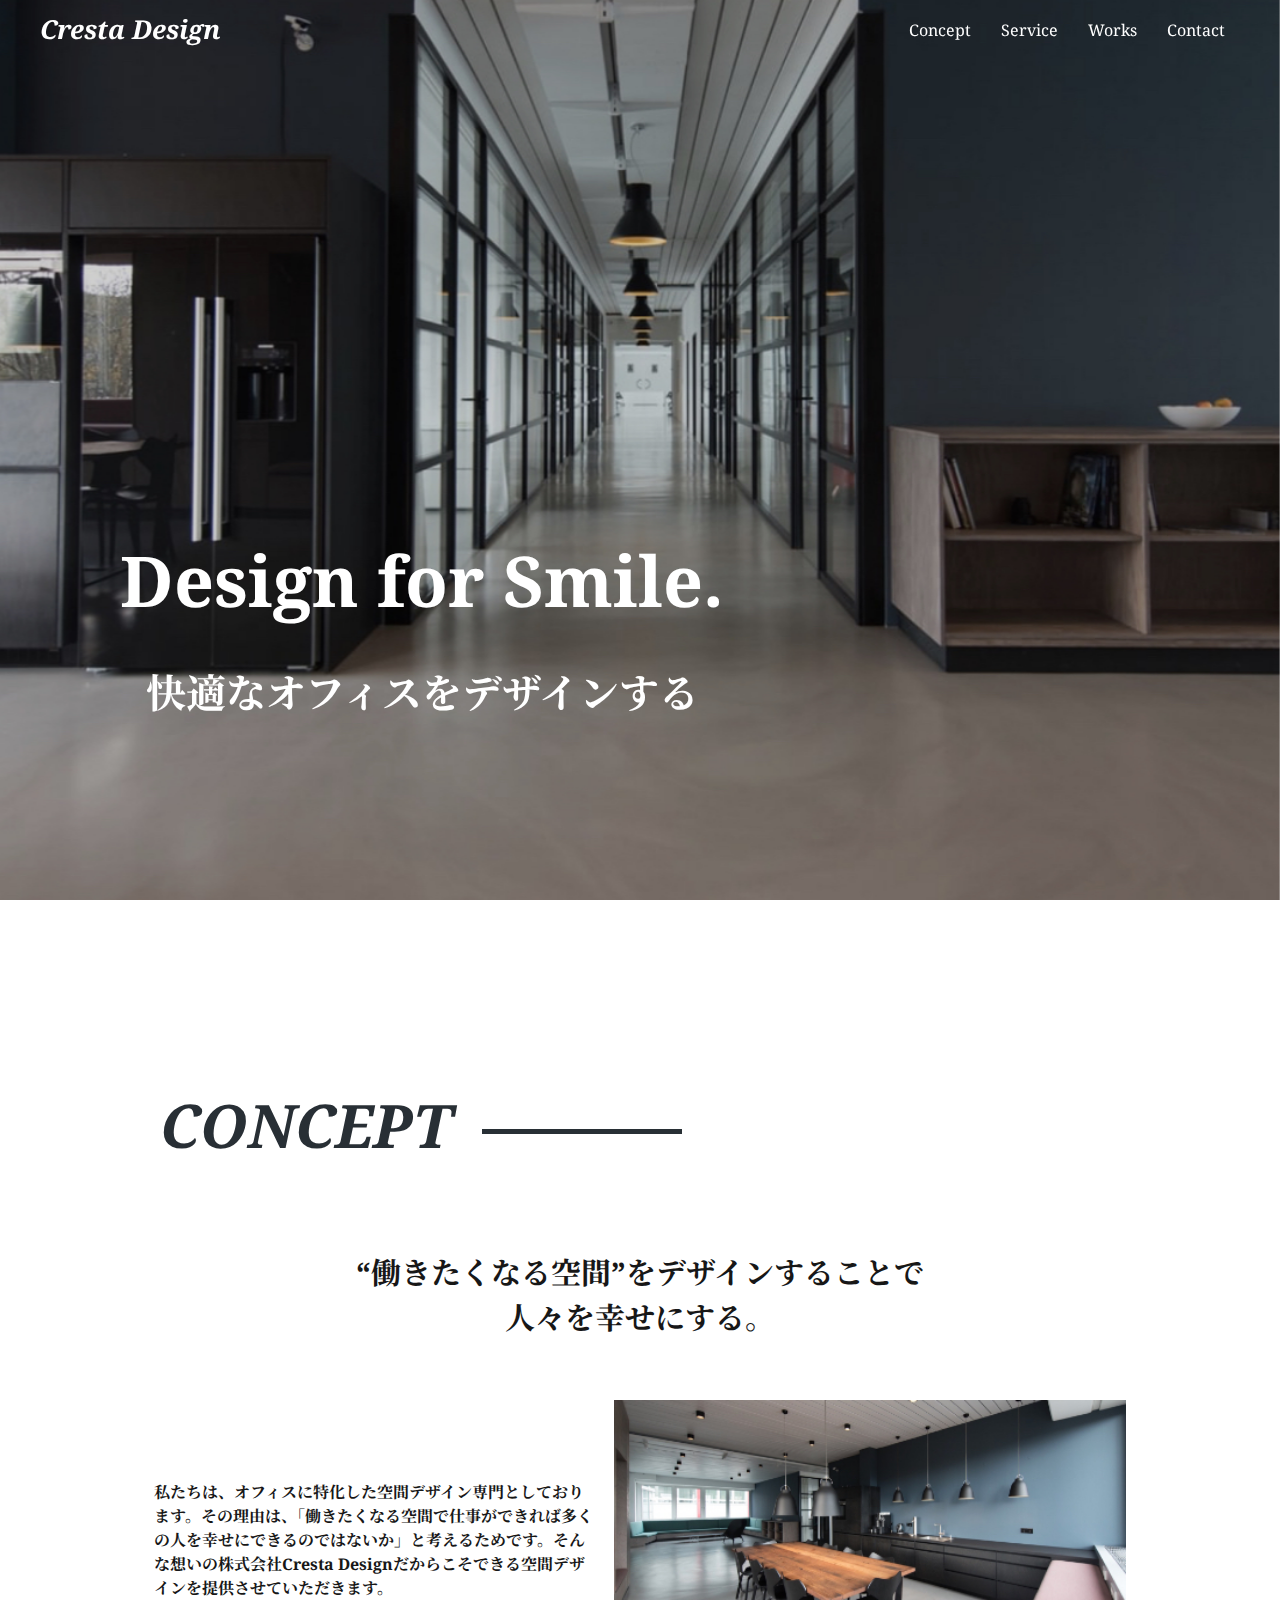
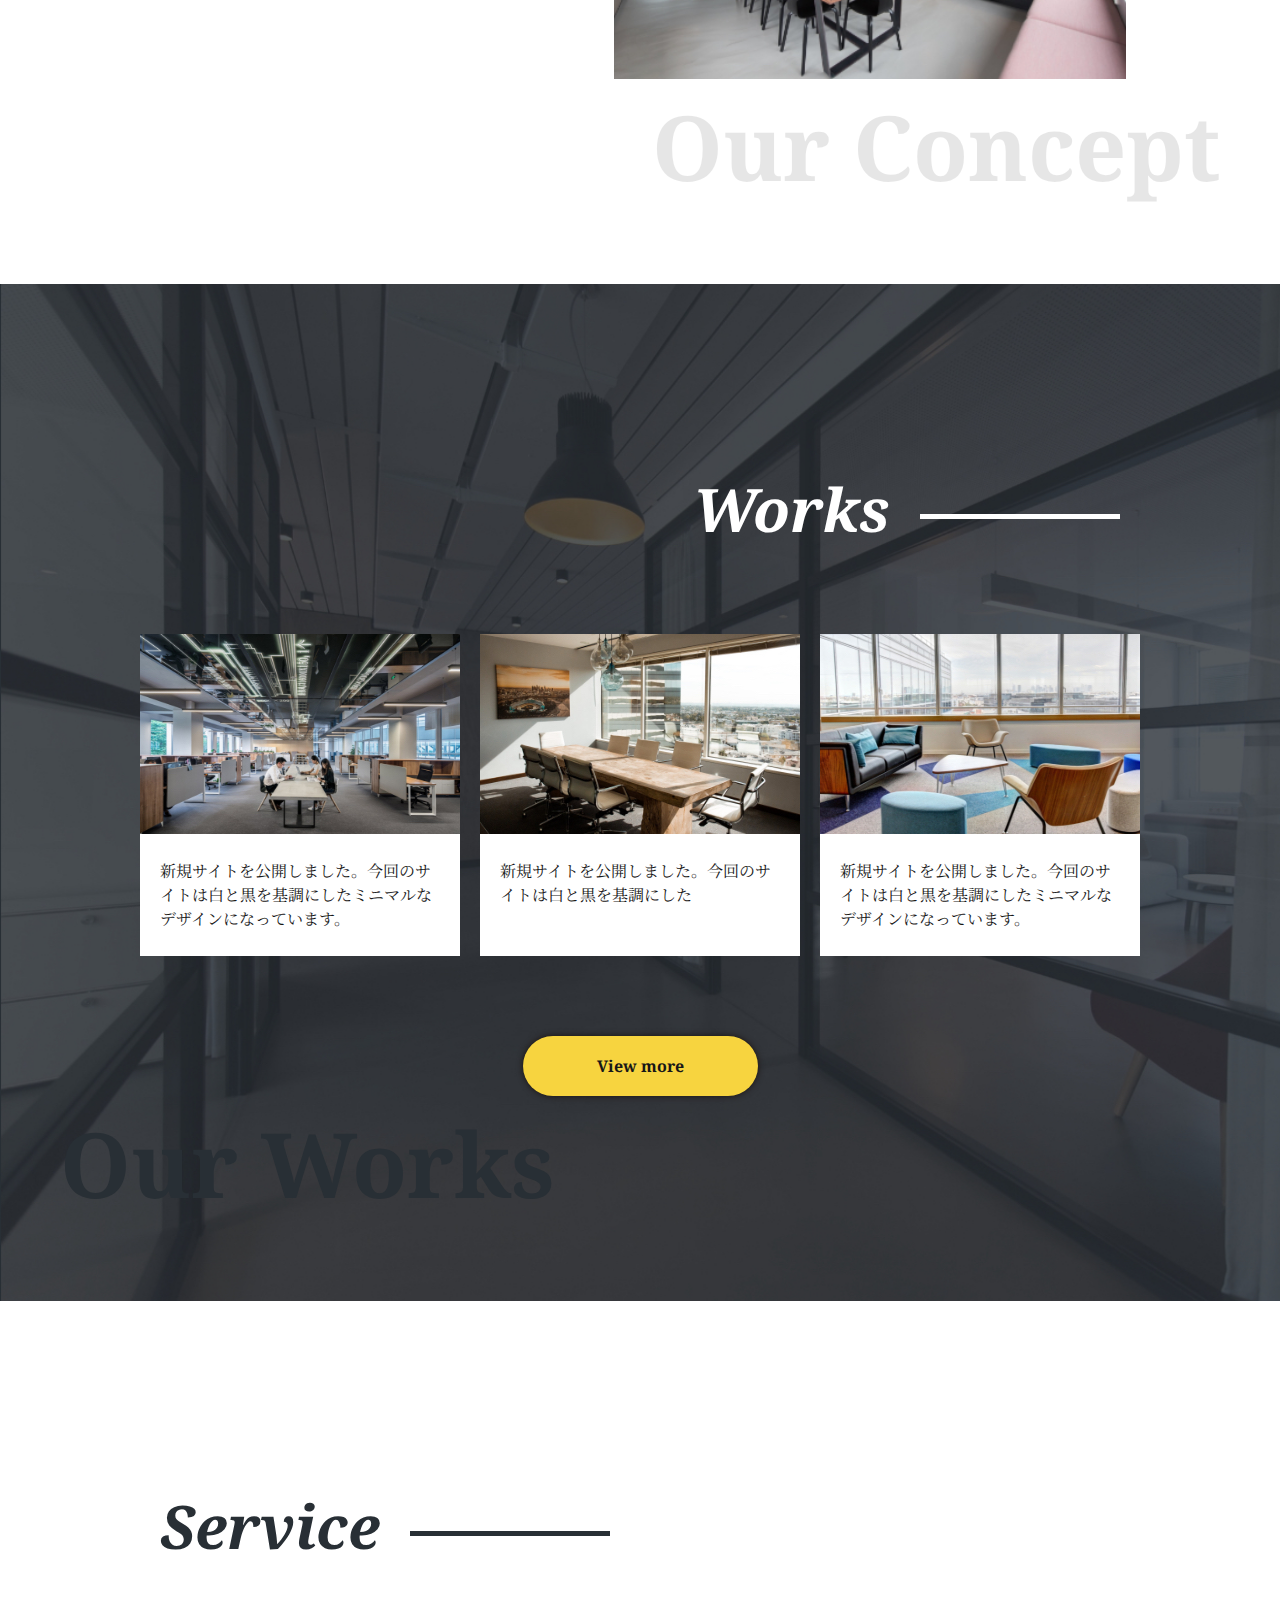
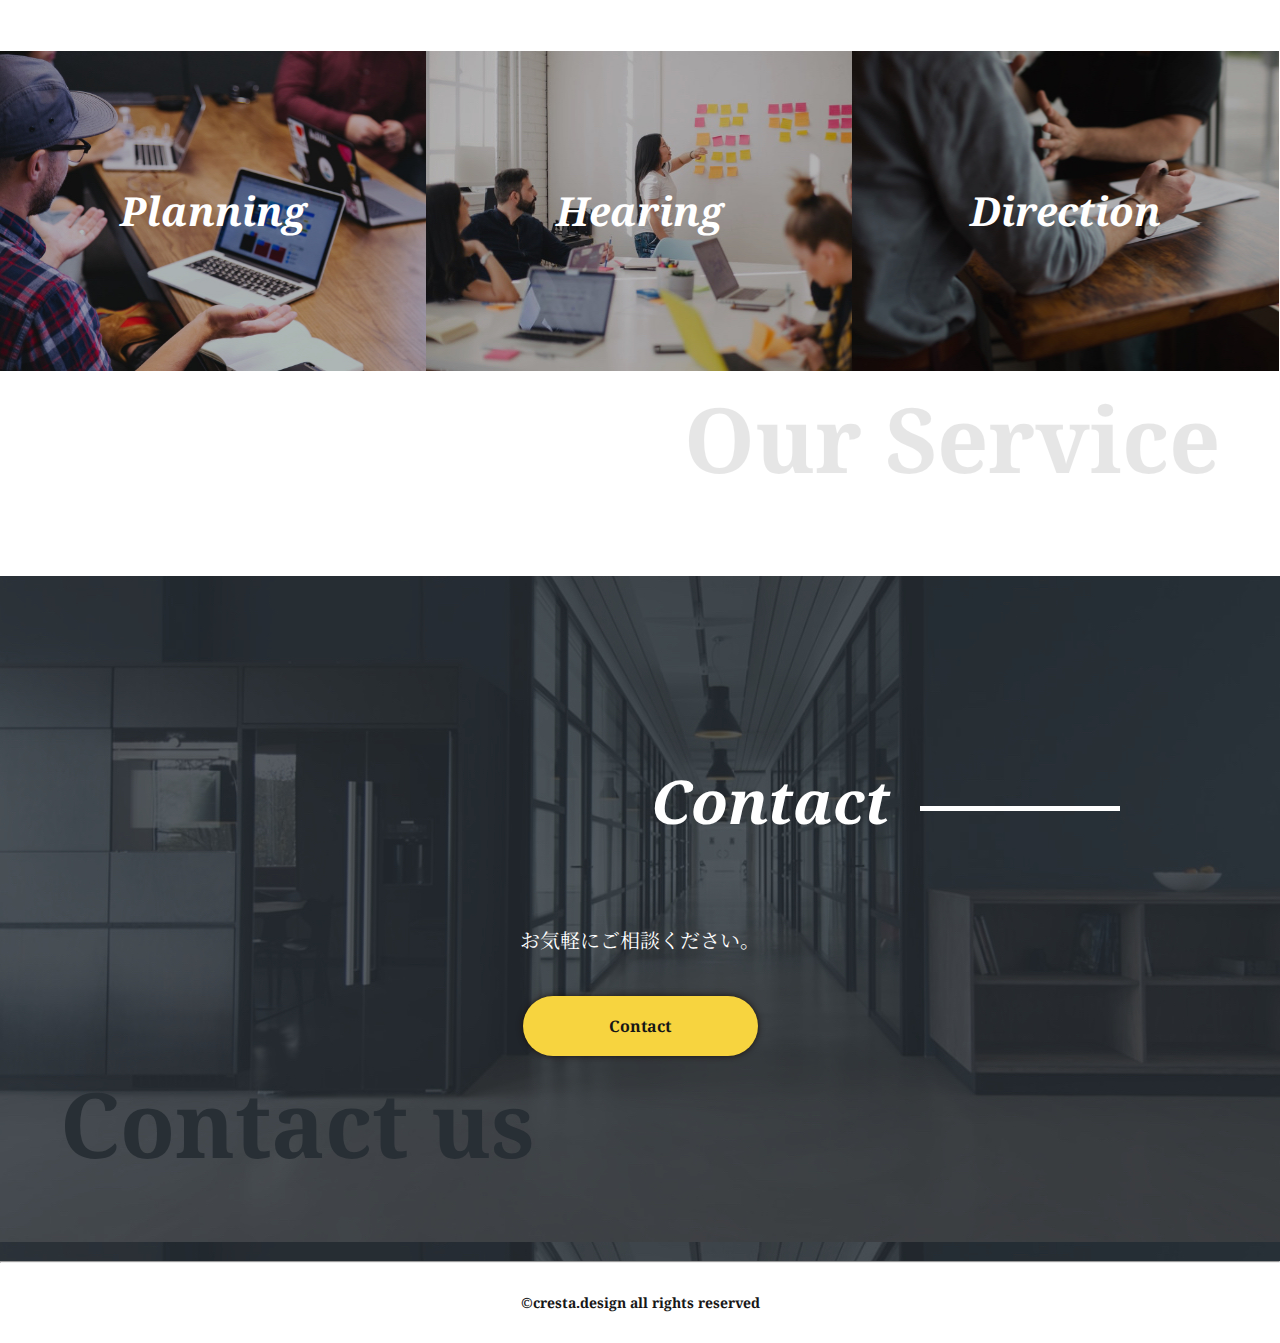
==== index.html @ 4ac05629 "first" ====
<!DOCTYPE html>
<html lang="ja">
<head>
  <meta charset="UTF-8">
  <meta http-equiv="X-UA-Compatible" item="IE=edge">
  <meta name="viewport" item="width=devitem_imgth, initial-scale=1">
  <meta name="robots" content="noindex , nofollow">
  <title>Cresta Design</title>
  <link rel="icon" type="image/ico" href="./imgs/favicon.ico">
  <!-- ----- swiperの ----- -->
  <link rel="stylesheet" href="https://cdn.jsdelivr.net/npm/swiper@8/swiper-bundle.min.css"/>
  <link rel="stylesheet" type="text/css" href="./css/reset.css">
  <link rel="stylesheet" type="text/css" href="./css/style.css">
  <link rel="preconnect" href="https://fonts.googleapis.com">
  <link rel="preconnect" href="https://fonts.gstatic.com" crossorigin>
  <link href="https://fonts.googleapis.com/css2?family=Noto+Serif&family=Noto+Serif+JP:wght@400;700&display=swap" rel="stylesheet">
  <script type="text/javascript" language="javascript" src="./js/jquery-3.7.0.min.js" defer></script>
  <script src="https://cdn.jsdelivr.net/npm/swiper@8/swiper-bundle.min.js" defer></script>
  <script type="text/javascript" language="javascript" src="./js/script.js" defer></script>
</head>
<body>
  <header class="header">
    <div class="header_wrap">

      <div class="header_left">
        <h1 class="logo"><a href="#">Cresta Design</a></h1>
      </div>
      <div class="header_menu">
        <nav class="nav">
          <ul class="nav_ul">
            <li class="nav_li"><a href="#concept">Concept</a></li>
            <li class="nav_li"><a href="#service">Service</a></li>
            <li class="nav_li"><a href="#works">Works</a></li>
            <li class="nav_li"><a href="#contact">Contact</a></li>
          </ul>
        </nav>
      </div>
      <div class="header_right">
        <!-- ハンバーガーボタン -->
        <div class="open_btn"><span></span><span></span><span></span>
        </div>
      </div>
    </div>
  </header>

    <main>
      <section class="swiper"><!-- クラス名任意--- -->
        <div class="swiper-wrapper"><!--←と↓のクラス名はこれじゃないとダメ -->
          <img class="swiper-slide" src="imgs/fv-bgi_01@2x.jpg" alt="">
          <img class="swiper-slide" src="imgs/fv-bgi_02@2x.jpg" alt="">
          <img class="swiper-slide" src="imgs/fv-bgi_03@2x.jpg" alt="">
        </div>
        <div class="catch">
          <p class="catch_copy">Design for Smile.</p>
          <p class="catch_text">快適なオフィスをデザインする</p>
        </div>
      </section>

      <section class="concept" id="concept">
          <h2 class="section_title">CONCEPT</h2>
        <p class="concept_copy">
          “働きたくなる空間”をデザインすることで<br>
          人々を幸せにする。
        </p>
        <div class="concept_wrap">
          <div class="concept_text">
            私たちは、オフィスに特化した空間デザイン専門としております。その理由は、「働きたくなる空間で仕事ができれば多くの人を幸せにできるのではないか」と考えるためです。そんな想いの株式会社<span>Cresta Design</span>だからこそできる空間デザインを提供させていただきます。
          </div>
          <div class="concept_img">
            <img src="imgs/concept-image@2x.jpg" alt="">
          </div>
        </div>
        <p class="section_subtitle sub_right">
          Our Concept
        </p>

      </section>

      <section class="works" id="works">
          <h2 class="section_title title_right">Works</h2>
          <div class="works_contents">
            <div class="works_content">
              <div class="content_img"><img src="imgs/card-img01@2x.jpg" alt="works"></div>
              <p class="content_text">
                新規サイトを公開しました。今回のサイトは白と黒を基調にしたミニマルなデザインになっています。
              </p>
            </div>
            <div class="works_content">
              <div class="content_img"><img src="imgs/card-img02@2x.jpg" alt="works"></div>
              <p class="content_text">
                新規サイトを公開しました。今回のサイトは白と黒を基調にした
              </p>
            </div>
            <div class="works_content">
              <div class="content_img"><img src="imgs/card-img03@2x.jpg" alt="works"></div>
              <p class="content_text">
                新規サイトを公開しました。今回のサイトは白と黒を基調にしたミニマルなデザインになっています。
              </p>
            </div>
          </div>
          <a href="" class="a_btn">View more</a>
          <p class="section_subtitle sub_left">
            Our Works
          </p>
      </section>

      <section class="service" id="service">
        <h2 class="section_title">Service</h2>
        <ul class="service_items">
          <li class="service_item"><a href="#!">Planning</a></li>
          <li class="service_item"><a href="#!">Hearing</a></li>
          <li class="service_item"><a href="#!">Direction</a></li>
        </ul>
        <p class="section_subtitle sub_right">Our Service</p>
      </section>

      <section class="contact" id="contact">
        <h2 class="section_title title_right">Contact</h2>
        <div class="container">
          <p class="contact_text">お気軽にご相談ください。</p>
          <a href="contact.html" class="a_btn">Contact</a>
        </div>
        <p class="section_subtitle">Contact us</p>
      </section>
      
    
    </main>
    
    <hr>
    <footer class="footer">
      <div class="footer_copy">
        <span>&copy;cresta.design all rights reserved</span>
      </div>
    </footer>
</body>
</html>
---- css/style.css ----
@charset "UTF-8";
/*
Theme Name:Tomomi-01
Author: Office Niko
Version 1.0.1
*/
/*--------------------
Base
----------------------*/
/*example nav's background-color*/
/*example button's background-dolor*/
/*example button's font color*/
/*example button's point color*/
/* m = mobile */
/* t = tablet */
/* media mixin */
/* ＰＣファースト 指定以下に適用 */
/* モバイルファースト */
*, *::before, *::after {
  box-sizing: border-box;
  margin: 0;
  padding: 0;
}

body {
  scroll-behavior: smooth;
  margin: 0 auto;
  padding: 0;
  font-family: "Noto Serif", "Noto Serif JP", serif;
  color: #171717;
}

a {
  text-decoration: none;
  color: #171717;
}

li {
  list-style: none;
  list-style-position: inside;
}

img {
  max-width: 100%;
  vertical-align: bottom;
}

h1, h2, h3, h4, h5, h6 {
  text-align: center;
}

/*--------------------
共通設定
----------------------*/
section {
  padding: 100px 0 70px;
}

.section_title {
  max-width: 1000px;
  text-align: left;
  margin: 80px auto;
  padding: 0 20px;
  color: #282F35;
  font-size: 60px;
  font-style: italic;
}
.section_title::after {
  content: "";
  width: 200px;
  height: 5px;
  background-color: #282F35;
  display: inline-block;
  vertical-align: middle;
  margin-left: 30px;
}
.section_title.title_right {
  text-align: right;
  color: #ffffff;
}
.section_title.title_right::after {
  background-color: #ffffff;
}

.section_subtitle {
  margin: 0 auto;
  max-width: 1200px;
  font-size: 90px;
  font-weight: bold;
  color: #282F35;
  padding: 0 20px;
}
.section_subtitle.sub_right {
  text-align: right;
  color: #171717;
  opacity: 0.1;
}

.a_btn {
  display: block;
  margin: 0 auto;
  width: 235px;
  line-height: 60px;
  background-color: #F7D43F;
  box-shadow: 0 0 6px #1b1310;
  border-radius: 30px;
  text-align: center;
  font-size: 16px;
  font-weight: bold;
  transition: 0.3s;
}
.a_btn:hover {
  opacity: 0.7;
}

/*--------------------
ヘッダー
----------------------*/
.header {
  position: absolute;
  top: 0;
  left: 50%;
  transform: translateX(-50%);
  padding: 10px 20px;
  width: 100%;
  z-index: 10;
  transition: 0.3s;
}
.header.fixed {
  position: fixed;
  background-color: #282F35;
  padding: 30px;
  width: 100%;
}
.header .header_wrap {
  margin: 0 auto;
  max-width: 1200px;
  display: flex;
  align-items: center;
  justify-content: space-between;
}
.header .header_wrap .header_left h1 {
  font-size: 26px;
  font-weight: bold;
  font-style: italic;
}
.header .header_wrap .header_left h1 a {
  color: #ffffff;
}
.header .header_wrap .header_menu {
  transition: 0.3s;
}
.header .header_wrap .header_menu nav {
  transition: 1s;
}
.header .header_wrap .header_menu nav ul {
  display: flex;
  justify-content: center;
  align-items: center;
}
.header .header_wrap .header_menu nav ul li {
  text-align: center;
  padding: 0 15px;
}
.header .header_wrap .header_menu nav ul a {
  color: #ffffff;
  display: block;
  width: 100%;
}
.header .header_wrap .header_right {
  display: none;
  z-index: 30;
  /*ハンバーガーボタン*/
  /*ボタン内側*/
  /*activeクラスが付与されると線が回転して×になり、Menu⇒Closeに変更*/
}
.header .header_wrap .header_right .open_btn {
  position: relative; /*ボタン内側の基点となるためrelativeを指定*/
  color: #ffffff;
  cursor: pointer;
  width: 50px;
  height: 50px;
  border-radius: 5px;
  margin-right: 2vw;
  z-index: 30;
}
.header .header_wrap .header_right .open_btn span {
  display: inline-block;
  transition: all 0.4s; /*アニメーションの設定*/
  position: absolute;
  left: 14px;
  height: 2px;
  border-radius: 5px;
  background: #ffffff;
  width: 45%;
}
.header .header_wrap .header_right .open_btn span:nth-of-type(1) {
  top: 13px;
}
.header .header_wrap .header_right .open_btn span:nth-of-type(2) {
  top: 19px;
}
.header .header_wrap .header_right .open_btn span:nth-of-type(3) {
  top: 25px;
}
.header .header_wrap .header_right .open_btn span:nth-of-type(3)::after {
  content: "Menu"; /*3つ目の要素のafterにMenu表示を指定*/
  position: absolute;
  top: 5px;
  left: -2px;
  color: #ffffff;
  font-size: 0.6rem;
  text-transform: uppercase;
}
.header .header_wrap .header_right .open_btn.active span:nth-of-type(1) {
  top: 14px;
  left: 18px;
  transform: translateY(6px) rotate(-45deg);
  width: 30%;
}
.header .header_wrap .header_right .open_btn.active span:nth-of-type(2) {
  opacity: 0;
}
.header .header_wrap .header_right .open_btn.active span:nth-of-type(3) {
  top: 26px;
  left: 18px;
  transform: translateY(-6px) rotate(45deg);
  width: 30%;
}
.header .header_wrap .header_right .open_btn.active span:nth-of-type(3)::after {
  content: "Close"; /*3つ目の要素のafterにClose表示を指定*/
  transform: translateY(0) rotate(-45deg);
  top: 5px;
  left: 4px;
}

main {
  /*--------------------
  concept
  ----------------------*/
  /*--------------------
  works
  ----------------------*/
  /*--------------------
  service
  ----------------------*/
  /*--------------------
  contact
  ----------------------*/
  /*--------------------
  contact page
  ----------------------*/
  /*fv*/
  /*form*/
}
main .swiper {
  position: relative;
  height: 100vh;
  min-height: 550px;
}
main .swiper .swiper-wrapper .swiper-slide {
  height: 100hv;
  min-height: 100%;
  object-fit: cover;
}
main .swiper .catch {
  position: absolute;
  left: 120px;
  bottom: 177px;
  color: #ffffff;
  z-index: 5;
}
main .swiper .catch .catch_copy {
  margin-bottom: 30px;
  font-size: 70px;
  font-weight: bold;
}
main .swiper .catch .catch_text {
  font-size: 40px;
  font-weight: bold;
  text-align: center;
}
main .concept .concept_copy {
  margin-bottom: 60px;
  font-size: 30px;
  font-weight: bold;
  text-align: center;
}
main .concept .concept_wrap {
  display: flex;
  align-items: center;
  justify-content: center;
}
main .concept .concept_wrap .concept_text {
  max-width: 440px;
  font-weight: bold;
}
main .concept .concept_wrap .concept_img {
  width: 40%;
  margin-left: 20px;
}
main .concept .concept_wrap .concept_img img {
  width: 100%;
  height: 100%;
  object-fit: cover;
}
main .works {
  background-image: url(../imgs/works-bgi@2x.jpg);
  background-repeat: no-repeat;
  background-size: cover;
}
main .works .works_contents {
  margin-bottom: 80px;
  display: flex;
  justify-content: center;
  gap: 20px;
}
main .works .works_contents .works_content {
  background-color: #ffffff;
  width: 25%;
}
main .works .works_contents .works_content .content_img {
  width: 100%;
}
main .works .works_contents .works_content .content_img img {
  width: 100%;
  height: 100%;
  object-fit: cover;
}
main .works .works_contents .works_content .content_text {
  padding: 25px 20px;
}
main .service .service_items {
  display: flex;
}
main .service .service_items .service_item {
  width: 33.3%;
}
main .service .service_items .service_item:nth-child(1) {
  background-image: url(../imgs/service-img01@2x.jpg);
}
main .service .service_items .service_item:nth-child(2) {
  background-image: url(../imgs/service-img02@2x.jpg);
}
main .service .service_items .service_item:nth-child(3) {
  background-image: url(../imgs/sevice-img03@2x.jpg);
}
main .service .service_items .service_item a {
  display: block;
  width: 100%;
  line-height: 320px;
  text-align: center;
  font-size: 40px;
  font-weight: bold;
  font-style: italic;
  color: #ffffff;
  transition: 0.3s;
}
main .service .service_items .service_item a:hover {
  background-color: rgba(0, 0, 0, 0.6);
  opacity: 0.7;
}
main .contact {
  background-image: url(../imgs/contact-bgi@2x.jpg);
}
main .contact .container .contact_text {
  margin-bottom: 40px;
  text-align: center;
  font-size: 20px;
  color: #ffffff;
}
main .contact_page_fv {
  background-image: url(../imgs/contact-page-bgi@2x.jpg);
  background-repeat: no-repeat;
  background-size: cover;
}
main .contact_page_fv .contact_page_fv_text {
  margin: 186px auto;
  font-size: 60px;
  font-weight: bold;
  font-style: italic;
  color: #ffffff;
  text-align: center;
}
main .contact_page_form {
  padding: 100px 0 80px;
}
main .contact_page_form .form-list {
  max-width: 700px;
  margin: 0 auto;
  margin-bottom: 80px;
}
main .contact_page_form .form-list .form-item {
  margin-bottom: 25px;
}
main .contact_page_form .form-list .form-item:last-of-type {
  margin-bottom: 0;
}
main .contact_page_form .form-list .form-item .form-label {
  display: block;
  margin-bottom: 5px;
  font-weight: bold;
}
main .contact_page_form .form-list .form-item .checkbox-list {
  display: flex;
}
main .contact_page_form .form-list .form-item .checkbox-list .checkbox-item {
  width: auto;
  margin-right: 20px;
}
main .contact_page_form .form-list .form-item .checkbox-list .checkbox-item .checkbox, main .contact_page_form .form-list .form-item .checkbox-list .checkbox-item label {
  display: inline;
  cursor: pointer;
}
main .contact_page_form .form-list .form-item input, main .contact_page_form .form-list .form-item textarea {
  border: 1px solid #141414;
  width: 100%;
}
main .contact_page_form .form-list .form-item .textarea {
  height: 171px;
}
main .contact_page_form .submit_btn {
  cursor: pointer;
}

/*--------------------
footer
----------------------*/
.footer .footer_copy {
  height: 80px;
  text-align: center;
  line-height: 80px;
  font-size: 14px;
  font-weight: bold;
}

/*--------------------
メディアクエリ
----------------------*/
@media screen and (max-width: 768px) {
  /*共通設定*/
  .section_title {
    padding: 0 4vw;
    margin-bottom: 50px;
    font-size: 30px;
  }
  .section_title::after {
    width: 120px;
  }
  .section_subtitle {
    padding: 0 4vw;
    font-size: 40px;
  }
  a_btn {
    margin-bottom: 40px;
  }
  /* header */
  .header .header_wrap .header_menu {
    display: none;
    position: fixed;
    top: 0;
    right: -100%;
    z-index: 20;
    width: 100%;
    height: 100vh;
    background-color: #282F35;
    transition: 1s;
  }
  .header .header_wrap .header_menu .nav {
    height: 100%;
  }
  .header .header_wrap .header_menu .nav .nav_ul {
    height: 100%;
    flex-direction: column;
    justify-content: center;
    align-items: center;
  }
  .header .header_wrap .header_menu .nav .nav_ul .nav_li {
    margin: 0 0 30px;
  }
  .header .header_wrap .header_menu .nav .nav_ul .nav_li:last-of-type {
    margin-bottom: 0;
  }
  .header .header_wrap .header_menu.active {
    display: block;
    right: 0;
  }
  .header .header_wrap .header_right {
    display: block;
  }
  .header .header_wrap .header_right .open_btn {
    display: block;
    z-index: 30;
  }
  main {
    /* swiper */
    /*concept*/
    /*works*/
    /*service*/
    /*contact page*/
    /*fv*/
    /*form*/
  }
  main .swiper .catch {
    top: 50%;
    left: 50%;
    transform: translate(-50%, 0);
    white-space: nowrap;
  }
  main .swiper .catch .chatch_copy {
    font-size: 37px;
  }
  main .swiper .catch .catch_text {
    font-size: 30px;
    width: 200px;
  }
  main .concept .concept_copy {
    font-size: 20px;
  }
  main .concept .concept_wrap {
    flex-direction: column;
    width: 80vw;
    margin: 0 auto;
    align-items: center;
  }
  main .concept .concept_wrap .concept_text {
    max-width: unset;
    margin-bottom: 30px;
  }
  main .concept .concept_wrap .concept_img {
    width: 100%;
    margin-left: 0;
  }
  main .works .works_contents {
    flex-direction: column;
    align-items: center;
    gap: 20px;
  }
  main .works .works_contents .works_content {
    background-color: #ffffff;
    width: 85vw;
  }
  main .works .works_contents .works_content .content_img {
    width: 100%;
  }
  main .works .works_contents .works_content .content_img img {
    width: 100%;
    height: 100%;
    object-fit: cover;
  }
  main .works .works_contents .works_content .content_text {
    padding: 25px 20px;
  }
  main .service .service_items {
    flex-direction: column;
    align-items: center;
    gap: 20px;
  }
  main .service .service_items .service_item {
    width: 100vw;
    background-repeat: no-repeat;
    background-size: cover;
  }
  main .contact_page_fv .contact_page_fv_text {
    margin: 186px auto;
    font-size: 30px;
    font-weight: bold;
    font-style: italic;
    color: #ffffff;
    text-align: center;
  }
  main .contact_page_form {
    padding: 100px 20px 80px;
  }
}/*# sourceMappingURL=style.css.map */
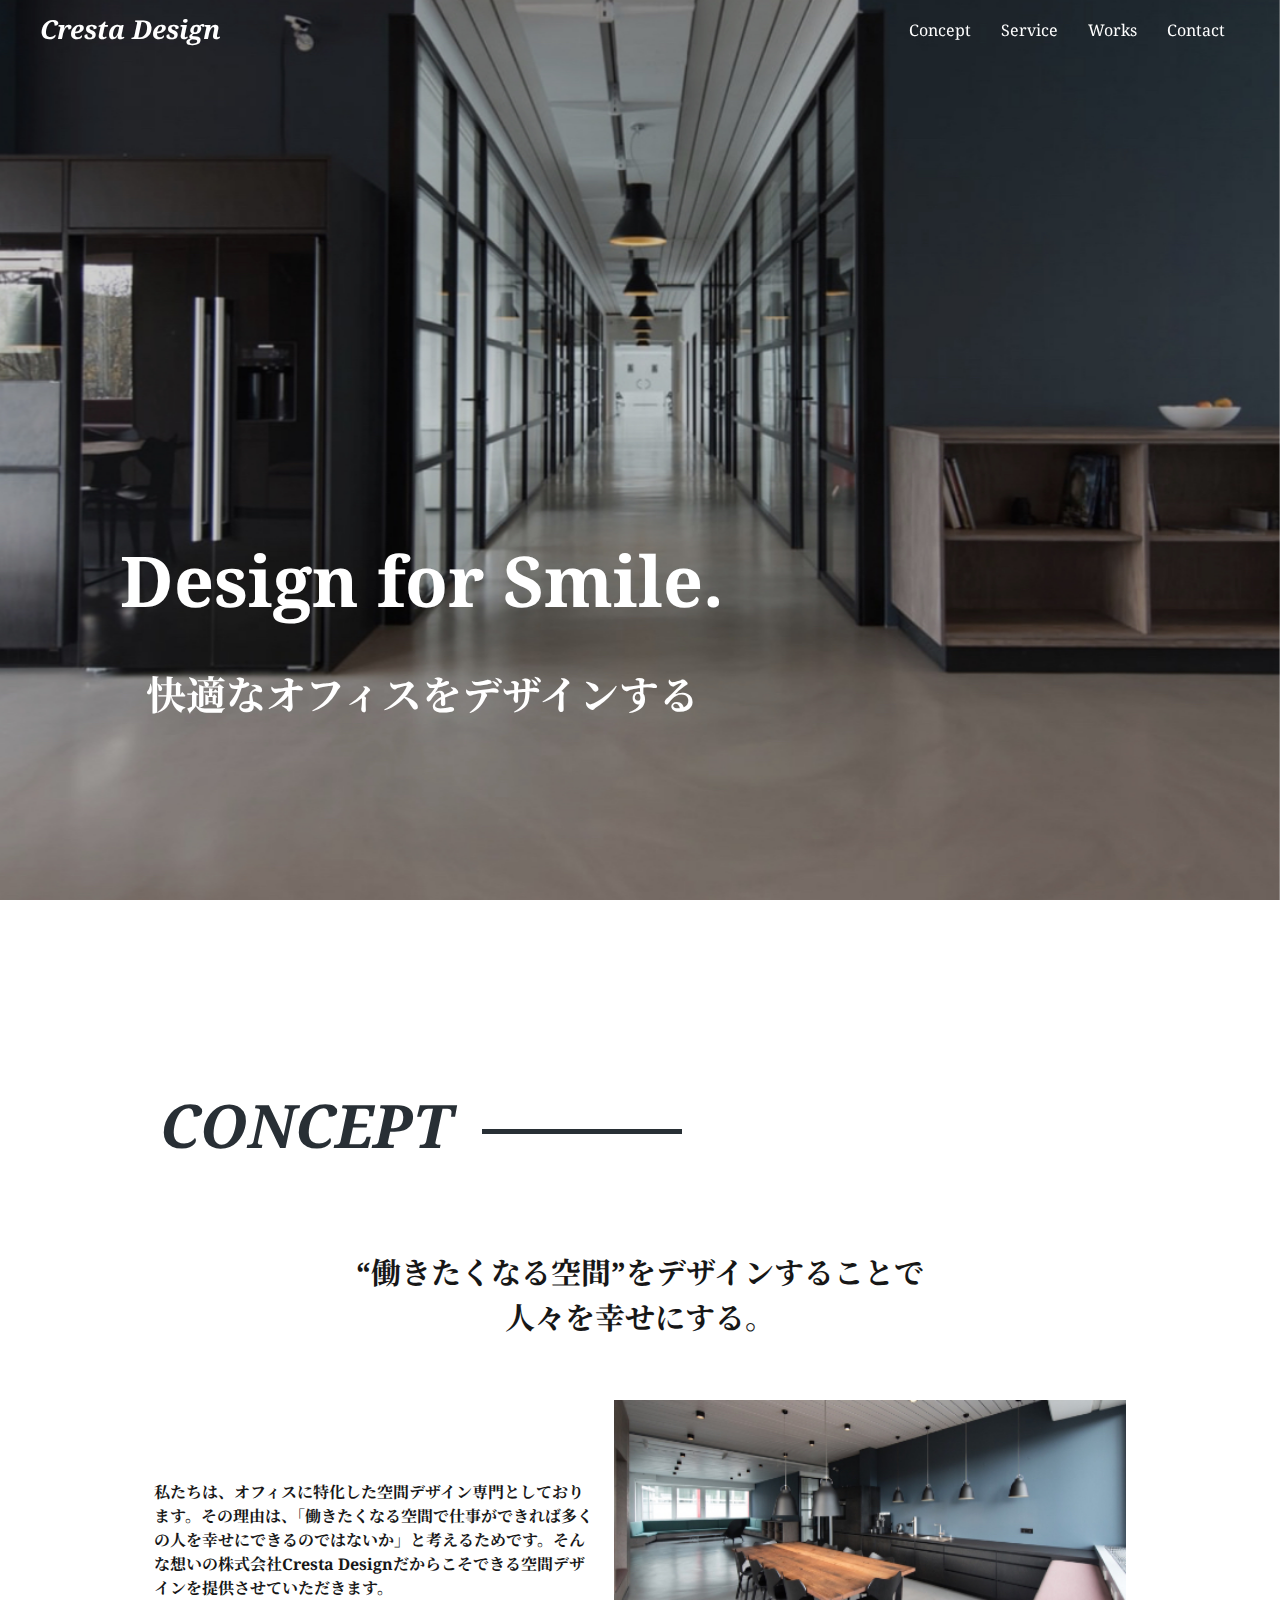
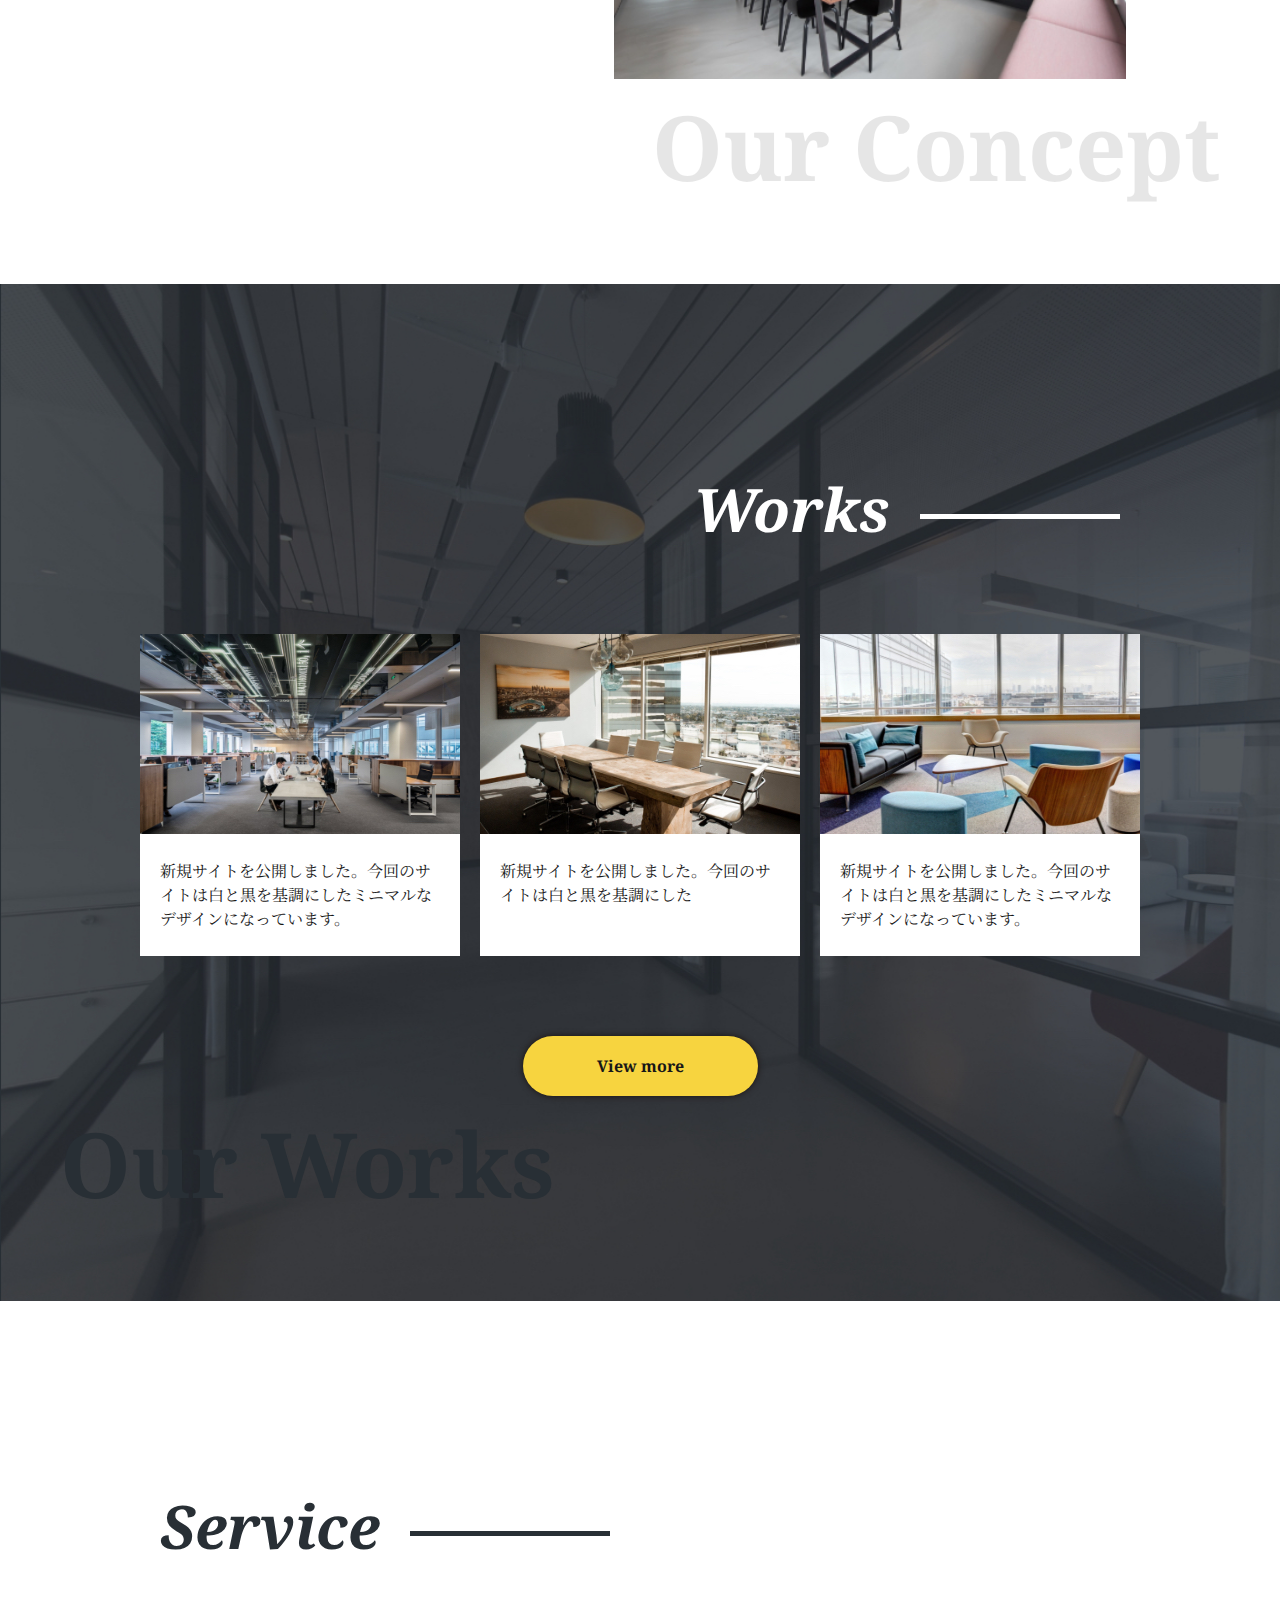
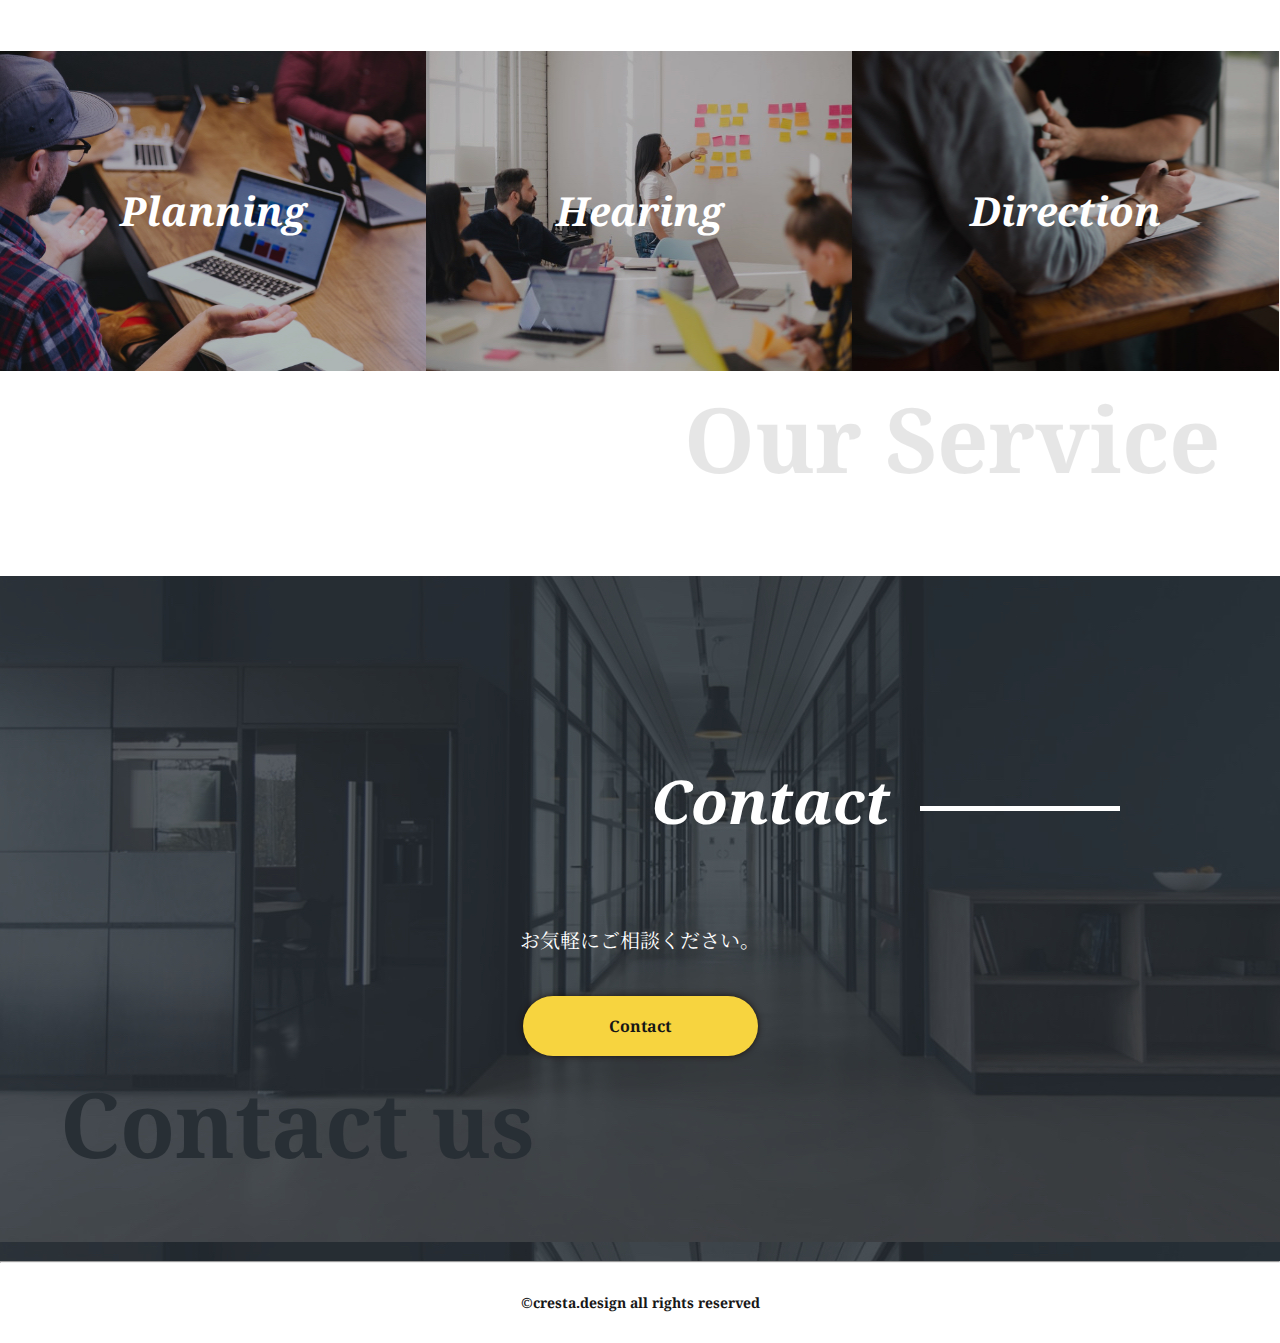
==== commit 300f77b8: "edit" ====
--- a/index.html
+++ b/index.html
@@ -3,7 +3,7 @@
 <head>
   <meta charset="UTF-8">
   <meta http-equiv="X-UA-Compatible" item="IE=edge">
-  <meta name="viewport" item="width=devitem_imgth, initial-scale=1">
+  <meta name="viewport" content="width=device-width, initial-scale=1.0, maximum-scale=1.0, minimum-scale=1.0">
   <meta name="robots" content="noindex , nofollow">
   <title>Cresta Design</title>
   <link rel="icon" type="image/ico" href="./imgs/favicon.ico">
@@ -52,7 +52,7 @@
         </div>
         <div class="catch">
           <p class="catch_copy">Design for Smile.</p>
-          <p class="catch_text">快適なオフィスをデザインする</p>
+          <p class="catch_text">快適なオフィスを<br class="br-sp">デザインする</p>
         </div>
       </section>
 
--- a/css/style.css
+++ b/css/style.css
@@ -276,9 +276,13 @@
   font-weight: bold;
 }
 main .swiper .catch .catch_text {
+  font-family: "Noto Serif JP";
   font-size: 40px;
-  font-weight: bold;
-  text-align: center;
+  font-weight: 700;
+  text-align: center;
+}
+main .swiper .catch .catch_text .br-sp {
+  display: none;
 }
 main .concept .concept_copy {
   margin-bottom: 60px;
@@ -412,7 +416,7 @@
   display: inline;
   cursor: pointer;
 }
-main .contact_page_form .form-list .form-item input, main .contact_page_form .form-list .form-item textarea {
+main .contact_page_form .form-list .form-item input[type=text], main .contact_page_form .form-list .form-item textarea {
   border: 1px solid #141414;
   width: 100%;
 }
@@ -507,12 +511,18 @@
     transform: translate(-50%, 0);
     white-space: nowrap;
   }
-  main .swiper .catch .chatch_copy {
+  main .swiper .catch .catch_copy {
     font-size: 37px;
   }
   main .swiper .catch .catch_text {
+    margin: 0 auto;
     font-size: 30px;
-    width: 200px;
+    width: 250px;
+    height: 90px;
+    text-align: center;
+  }
+  main .swiper .catch .catch_text .br-sp {
+    display: block;
   }
   main .concept .concept_copy {
     font-size: 20px;
